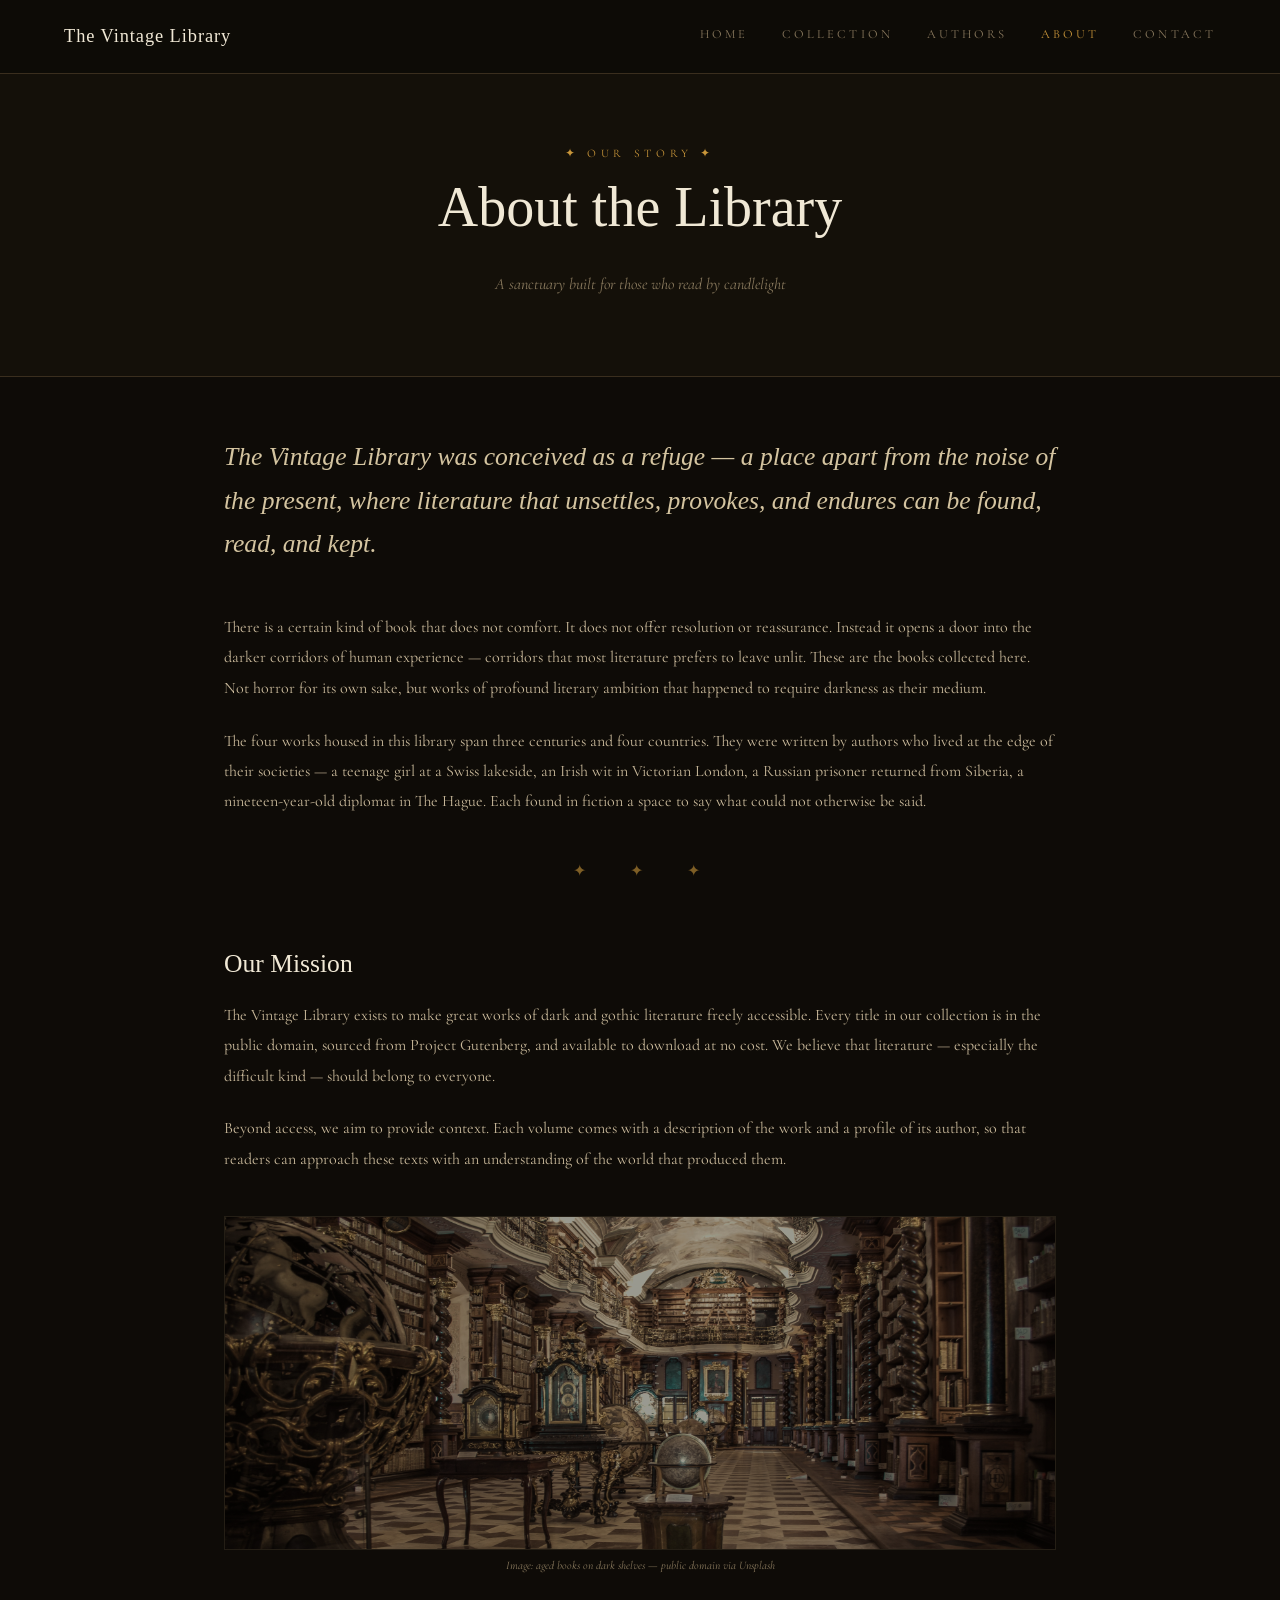
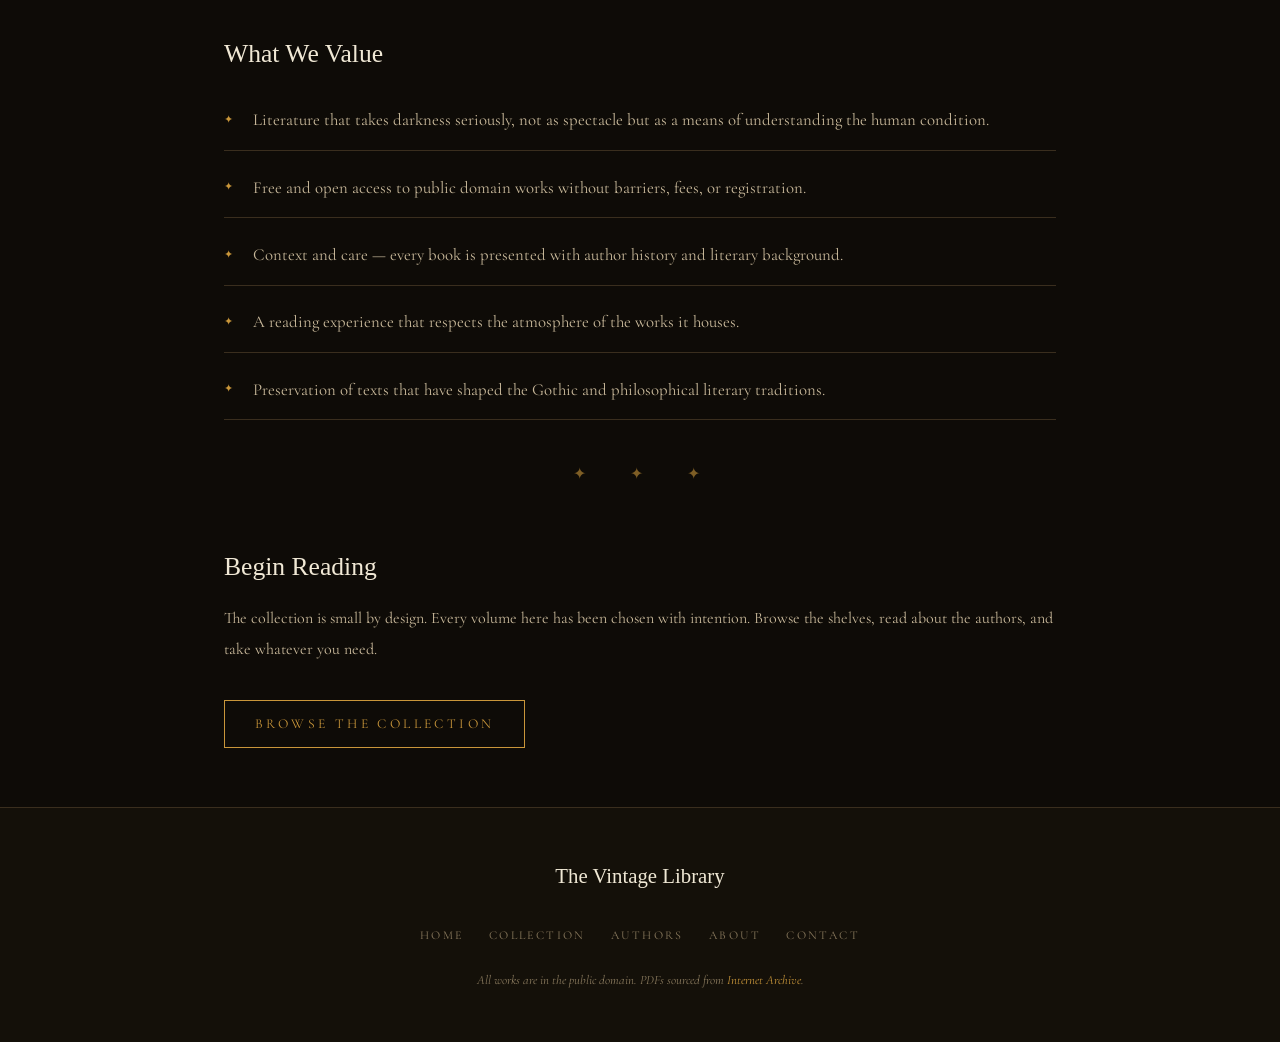
==== about.html @ e34af400 "Initial Commit" ====
<!doctype html>
<html lang="en">
  <head>
    <meta charset="UTF-8" />
    <meta name="viewport" content="width=device-width, initial-scale=1.0" />
    <title>The Vintage Library - About</title>
    <link rel="stylesheet" type="text/css" href="css/style.css" />
    <link rel="icon" href="images/favicon.png" />

    <!-- internal CSS -->
    <style>
      .about-lead {
        font-family: "IM Fell English", Georgia, serif;
        font-size: clamp(1.2rem, 2.5vw, 1.6rem);
        color: var(--parchment);
        font-style: italic;
        line-height: 1.7;
        margin-bottom: 1.8em;
      }

      .about-body {
        font-size: 1rem;
        line-height: 1.9;
        color: var(--text);
        margin-bottom: 1.4em;
      }

      .about-section-title {
        font-size: clamp(1.2rem, 2.5vw, 1.6rem);
        color: var(--cream);
        margin: 2.5em 0 0.8em;
      }

      .values-list {
        list-style: none;
        padding: 0;
        margin: 0 0 2em;
      }

      .values-list li {
        padding: 0.9em 0;
        border-bottom: 1px solid var(--border);
        color: var(--text);
        display: flex;
        gap: 1.2em;
        align-items: flex-start;
      }

      .values-list li::before {
        content: "\2726";
        color: var(--gold);
        font-size: 0.7rem;
        margin-top: 0.4em;
        flex-shrink: 0;
      }

      .about-cta {
        display: inline-block;
        margin-top: 1em;
        padding: 0.8em 2.2em;
        border: 1px solid var(--gold);
        color: var(--gold);
        font-family: "Cormorant Garamond", Georgia, serif;
        font-size: 0.85rem;
        letter-spacing: 0.25em;
        text-transform: uppercase;
        text-decoration: none;
        transition:
          background 0.3s,
          color 0.3s;
      }

      .about-cta:hover {
        background-color: var(--gold);
        color: var(--ink);
        text-decoration: none;
      }

      .about-image-block {
        margin: 2.5em 0;
      }
    </style>
  </head>
  <body>
    <!-- navigation -->
    <nav class="main-nav">
      <a href="index.html" class="nav-logo">The Vintage Library</a>
      <ul class="nav-links">
        <li><a href="index.html" class="nav-link">Home</a></li>
        <li><a href="collection.html" class="nav-link">Collection</a></li>
        <li><a href="authors.html" class="nav-link">Authors</a></li>
        <li><a href="about.html" class="nav-link active">About</a></li>
        <li><a href="contact.html" class="nav-link">Contact</a></li>
      </ul>
    </nav>

    <!-- hero front -->
    <div class="page-hero">
      <p class="page-hero-label">&#10022; Our Story &#10022;</p>
      <h1 class="page-hero-title">About the Library</h1>
      <p class="page-hero-subtitle">
        A sanctuary built for those who read by candlelight
      </p>
    </div>

    <div class="content-section">
      <p class="about-lead">
        The Vintage Library was conceived as a refuge &mdash; a place apart from
        the noise of the present, where literature that unsettles, provokes, and
        endures can be found, read, and kept.
      </p>

      <p class="about-body">
        There is a certain kind of book that does not comfort. It does not offer
        resolution or reassurance. Instead it opens a door into the darker
        corridors of human experience &mdash; corridors that most literature
        prefers to leave unlit. These are the books collected here. Not horror
        for its own sake, but works of profound literary ambition that happened
        to require darkness as their medium.
      </p>

      <p class="about-body">
        The four works housed in this library span three centuries and four
        countries. They were written by authors who lived at the edge of their
        societies &mdash; a teenage girl at a Swiss lakeside, an Irish wit in
        Victorian London, a Russian prisoner returned from Siberia, a
        nineteen-year-old diplomat in The Hague. Each found in fiction a space
        to say what could not otherwise be said.
      </p>

      <div class="ornament-divider">
        &#10022; &nbsp; &#10022; &nbsp; &#10022;
      </div>

      <h2 class="about-section-title">Our Mission</h2>

      <p class="about-body">
        The Vintage Library exists to make great works of dark and gothic
        literature freely accessible. Every title in our collection is in the
        public domain, sourced from Project Gutenberg, and available to download
        at no cost. We believe that literature &mdash; especially the difficult
        kind &mdash; should belong to everyone.
      </p>

      <p class="about-body">
        Beyond access, we aim to provide context. Each volume comes with a
        description of the work and a profile of its author, so that readers can
        approach these texts with an understanding of the world that produced
        them.
      </p>

      <!-- image with in-line css -->
      <div class="about-image-block">
        <img
          src="images/about.jpg"
          alt="Aged books stacked on a dark wooden shelf in candlelight"
          style="
            width: 100%;
            filter: sepia(0.4) brightness(0.6);
            border: 1px solid #3a2e1e;
          "
        />
        <p class="image-credit">
          Image: aged books on dark shelves &mdash; public domain via Unsplash
        </p>
      </div>

      <h2 class="about-section-title">What We Value</h2>

      <ul class="values-list">
        <li>
          Literature that takes darkness seriously, not as spectacle but as a
          means of understanding the human condition.
        </li>
        <li>
          Free and open access to public domain works without barriers, fees, or
          registration.
        </li>
        <li>
          Context and care &mdash; every book is presented with author history
          and literary background.
        </li>
        <li>
          A reading experience that respects the atmosphere of the works it
          houses.
        </li>
        <li>
          Preservation of texts that have shaped the Gothic and philosophical
          literary traditions.
        </li>
      </ul>

      <div class="ornament-divider">
        &#10022; &nbsp; &#10022; &nbsp; &#10022;
      </div>

      <h2 class="about-section-title">Begin Reading</h2>

      <p class="about-body">
        The collection is small by design. Every volume here has been chosen
        with intention. Browse the shelves, read about the authors, and take
        whatever you need.
      </p>

      <a href="collection.html" class="about-cta">Browse the Collection</a>
    </div>

    <!-- FOOTER -->
    <footer class="site-footer">
      <p class="footer-logo">The Vintage Library</p>
      <ul class="footer-nav">
        <li><a href="index.html">Home</a></li>
        <li><a href="collection.html">Collection</a></li>
        <li><a href="authors.html">Authors</a></li>
        <li><a href="about.html">About</a></li>
        <li><a href="contact.html">Contact</a></li>
      </ul>
      <p class="footer-note">
        All works are in the public domain. PDFs sourced from
        <a href="https://archive.org" target="_blank">Internet Archive</a>.
      </p>
    </footer>
  </body>
</html>
---- css/style.css ----
/* --- 1. Google Fonts Import --- */
@import url('https://fonts.googleapis.com/css2?family=IM+Fell+English:ital@0;1&family=Cormorant+Garamond:ital,wght@0,300;0,400;0,600;1,300;1,400&display=swap');

/* --- 2. CSS Variables --- */
:root {
  --ink:        #0e0b07;
  --dark:       #141009;
  --surface:    #1c1610;
  --surface2:   #231d14;
  --border:     #3a2e1e;
  --gold:       #c9963a;
  --gold-light: #e8b96a;
  --cream:      #f0e8d5;
  --parchment:  #d4c4a0;
  --muted:      #8a7a5e;
  --text:       #c8b89a;
}

/* --- Base --- */
* {
  margin: 0;
  padding: 0;
  box-sizing: border-box;
}

html {
  font-size: 100%;
}

body {
  background-color: var(--ink);
  color: var(--text);
  font-family: 'Cormorant Garamond', 'Palatino Linotype', Georgia, serif;
  font-size: 1.05rem;
  line-height: 1.75;
}

/* --- Typography --- */
h1, h2, h3, h4 {
  font-family: 'IM Fell English', 'Palatino Linotype', Georgia, serif;
  font-weight: normal;
  color: var(--cream);
  line-height: 1.2;
}

p {
  margin-bottom: 1.2em;
  color: var(--text);
}

a {
  color: var(--gold);
  text-decoration: none;
}

a:hover {
  color: var(--gold-light);
  text-decoration: underline;
}

img {
  max-width: 100%;
  height: auto;
  display: block;
}

ul, ol {
  padding-left: 1.6em;
  margin-bottom: 1.2em;
}

li {
  margin-bottom: 0.4em;
  color: var(--text);
}

/* ---  Navigation --- */
.main-nav {
  position: fixed;
  top: 0;
  left: 0;
  right: 0;
  z-index: 100;
  display: flex;
  align-items: center;
  justify-content: space-between;
  padding: 1.1em 5%;
  background-color: rgba(14, 11, 7, 0.92);
  border-bottom: 1px solid var(--border);
  backdrop-filter: blur(6px);
}

.nav-logo {
  font-family: 'IM Fell English', Georgia, serif;
  font-size: 1.15rem;
  color: var(--cream);
  text-decoration: none;
  letter-spacing: 0.05em;
}

.nav-logo:hover {
  color: var(--gold);
  text-decoration: none;
}

.nav-links {
  list-style: none;
  padding: 0;
  margin: 0;
  display: flex;
  gap: 2em;
}

.nav-link {
  font-size: 0.78rem;
  letter-spacing: 0.25em;
  text-transform: uppercase;
  color: var(--muted);
  text-decoration: none;
  transition: color 0.2s;
}

.nav-link:hover,
.nav-link.active {
  color: var(--gold);
  text-decoration: none;
}

/* --- 6. Footer --- */
.site-footer {
  background-color: var(--dark);
  border-top: 1px solid var(--border);
  padding: 3em 5%;
  text-align: center;
}

.footer-logo {
  font-family: 'IM Fell English', Georgia, serif;
  font-size: 1.3rem;
  color: var(--cream);
  margin-bottom: 1.2em;
}

.footer-nav {
  list-style: none;
  padding: 0;
  margin: 0 0 1.2em;
  display: flex;
  justify-content: center;
  flex-wrap: wrap;
  gap: 1.5em;
}

.footer-nav li {
  margin: 0;
}

.footer-nav a {
  font-size: 0.75rem;
  letter-spacing: 0.2em;
  text-transform: uppercase;
  color: var(--muted);
}

.footer-nav a:hover {
  color: var(--gold);
  text-decoration: none;
}

.footer-note {
  font-size: 0.8rem;
  color: var(--muted);
  margin: 0;
  font-style: italic;
}

.footer-note a {
  color: var(--gold);
}

/* --- 7. Page Hero (inner pages) --- */
.page-hero {
  padding: 8.5em 5% 3.5em;
  text-align: center;
  border-bottom: 1px solid var(--border);
  background-color: var(--dark);
}

.page-hero-label {
  font-size: 0.72rem;
  letter-spacing: 0.4em;
  text-transform: uppercase;
  color: var(--gold);
  margin-bottom: 1em;
}

.page-hero-title {
  font-family: 'IM Fell English', Georgia, serif;
  font-size: clamp(2rem, 5vw, 3.5rem);
  color: var(--cream);
  margin-bottom: 0.5em;
}

.page-hero-subtitle {
  font-style: italic;
  color: var(--muted);
  font-size: 1rem;
}

/* --- 8. Collection Grid --- */
.collection-grid {
  display: grid;
  grid-template-columns: repeat(auto-fill, minmax(14em, 1fr));
  gap: 2.5em;
  padding: 3.5em 5%;
  max-width: 90%;
  margin: 0 auto;
}

.collection-card {
  display: block;
  text-decoration: none;
  transition: transform 0.3s;
}

.collection-card:hover {
  transform: translateY(-0.5em);
  text-decoration: none;
}

.collection-card-cover {
  width: 100%;
  aspect-ratio: 2/3;
  object-fit: cover;
  border: 1px solid var(--border);
  filter: sepia(0.35) brightness(0.8);
  transition: filter 0.3s, border-color 0.3s;
}

.collection-card:hover .collection-card-cover {
  filter: sepia(0.1) brightness(1);
  border-color: var(--gold);
}

.collection-card-body {
  padding: 0.9em 0.15em 0;
}

.collection-card-title {
  font-family: 'IM Fell English', Georgia, serif;
  font-size: 1rem;
  color: var(--cream);
  margin-bottom: 0.25em;
}

.collection-card-author {
  font-size: 0.82rem;
  font-style: italic;
  color: var(--muted);
  margin: 0;
}

/* --- 9. Book Detail Page --- */
.book-detail {
  max-width: 90%;
  margin: 0 auto;
  padding: 5em 5%;
  display: flex;
  gap: 4em;
  align-items: flex-start;
}

.book-detail-cover {
  width: 100%;
  min-width: 12em;
  border: 1px solid var(--border);
  filter: sepia(0.2) brightness(0.9);
}

.book-detail-info {
  flex: auto;
}

.book-detail-title {
  font-size: clamp(1.8rem, 4vw, 2.8rem);
  color: var(--cream);
  margin-bottom: 0.3em;
}

.book-detail-author {
  font-size: 1.1rem;
  font-style: italic;
  color: var(--gold);
  margin-bottom: 0.25em;
}

.book-detail-year {
  font-size: 0.8rem;
  letter-spacing: 0.2em;
  text-transform: uppercase;
  color: var(--muted);
  margin-bottom: 2em;
}

.book-divider {
  width: 4em;
  height: 1px;
  background-color: var(--gold);
  margin-bottom: 2em;
}

.book-detail-description {
  font-size: 1rem;
  line-height: 1.85;
  color: var(--text);
  margin-bottom: 2em;
}

.download-btn {
  display: inline-block;
  padding: 0.8em 2.2em;
  background-color: transparent;
  border: 1px solid var(--gold);
  color: var(--gold);
  font-family: 'Cormorant Garamond', Georgia, serif;
  font-size: 0.85rem;
  letter-spacing: 0.25em;
  text-transform: uppercase;
  text-decoration: none;
  transition: background 0.3s, color 0.3s;
}

.download-btn:hover {
  background-color: var(--gold);
  color: var(--ink);
  text-decoration: none;
}

/* --- 10. Table Styles --- */
.table-wrapper {
  width: 100%;
  overflow-x: auto;
  padding: 0 5%;
  margin-bottom: 2em;
}

.styled-table {
  width: 100%;
  border-collapse: collapse;
  font-size: 0.95rem;
}

.styled-table th {
  font-family: 'IM Fell English', Georgia, serif;
  font-weight: normal;
  font-size: 0.75rem;
  letter-spacing: 0.25em;
  text-transform: uppercase;
  color: var(--gold);
  padding: 0.9em 1em;
  border-bottom: 1px solid var(--gold);
  text-align: left;
}

.styled-table td {
  padding: 0.9em 1em;
  border-bottom: 1px solid var(--border);
  color: var(--text);
  vertical-align: top;
}

.styled-table tr:hover td {
  background-color: var(--surface);
  color: var(--cream);
}

/* --- 11. Nested List Styles --- */
.nested-list {
  list-style: none;
  padding: 0;
}

.nested-list > li {
  margin-bottom: 1em;
  color: var(--cream);
  font-family: 'IM Fell English', Georgia, serif;
  font-size: 1rem;
}

.nested-list > li > ul {
  list-style: disc;
  padding-left: 1.6em;
  margin-top: 0.5em;
}

.nested-list > li > ul > li {
  font-family: 'Cormorant Garamond', Georgia, serif;
  font-size: 0.95rem;
  color: var(--text);
  margin-bottom: 0.25em;
}

/* --- 12. Form Styles --- */
.contact-form {
  max-width: 60%;
  margin: 0 auto;
  padding: 3.5em 5%;
}

.form-group {
  margin-bottom: 1.5em;
}

.form-label {
  display: block;
  font-size: 0.72rem;
  letter-spacing: 0.3em;
  text-transform: uppercase;
  color: var(--gold);
  margin-bottom: 0.5em;
}

.form-input,
.form-textarea,
.form-select {
  width: 100%;
  padding: 0.75em 1em;
  background-color: var(--surface);
  border: 1px solid var(--border);
  color: var(--cream);
  font-family: 'Cormorant Garamond', Georgia, serif;
  font-size: 1rem;
  outline: none;
  transition: border-color 0.2s;
}

.form-input:focus,
.form-textarea:focus,
.form-select:focus {
  border-color: var(--gold);
}

.form-textarea {
  min-height: 8.75em;
  resize: vertical;
}

.form-submit {
  padding: 0.8em 2.5em;
  background-color: transparent;
  border: 1px solid var(--gold);
  color: var(--gold);
  font-family: 'Cormorant Garamond', Georgia, serif;
  font-size: 0.85rem;
  letter-spacing: 0.25em;
  text-transform: uppercase;
  cursor: pointer;
  transition: background 0.3s, color 0.3s;
}

.form-submit:hover {
  background-color: var(--gold);
  color: var(--ink);
}

/* --- 13. General Content Section --- */
.content-section {
  max-width: 75%;
  margin: 0 auto;
  padding: 3.5em 5%;
}

.ornament-divider {
  text-align: center;
  color: var(--gold);
  font-size: 1rem;
  letter-spacing: 0.5em;
  margin: 2.5em 0;
  opacity: 0.6;
}

/* --- 14. Image Credits --- */
.image-credit {
  font-size: 0.72rem;
  color: var(--muted);
  font-style: italic;
  margin-top: 0.4em;
  text-align: center;
}

/* --- 15. Responsive --- */
@media (max-width: 48em) {
  .main-nav {
    flex-direction: column;
    gap: 0.75em;
    padding: 1em 5%;
  }

  .nav-links {
    gap: 1em;
    flex-wrap: wrap;
    justify-content: center;
  }

  .book-detail {
    flex-direction: column;
    padding: 3.5em 5%;
  }

  .book-detail-cover {
    width: 100%;
    min-width: unset;
    max-width: 60%;
    margin: 0 auto;
  }

  .collection-grid {
    padding: 2.5em 5%;
    gap: 1.5em;
  }

  .contact-form {
    max-width: 100%;
    padding: 2.5em 5%;
  }

  .content-section {
    max-width: 100%;
  }
}
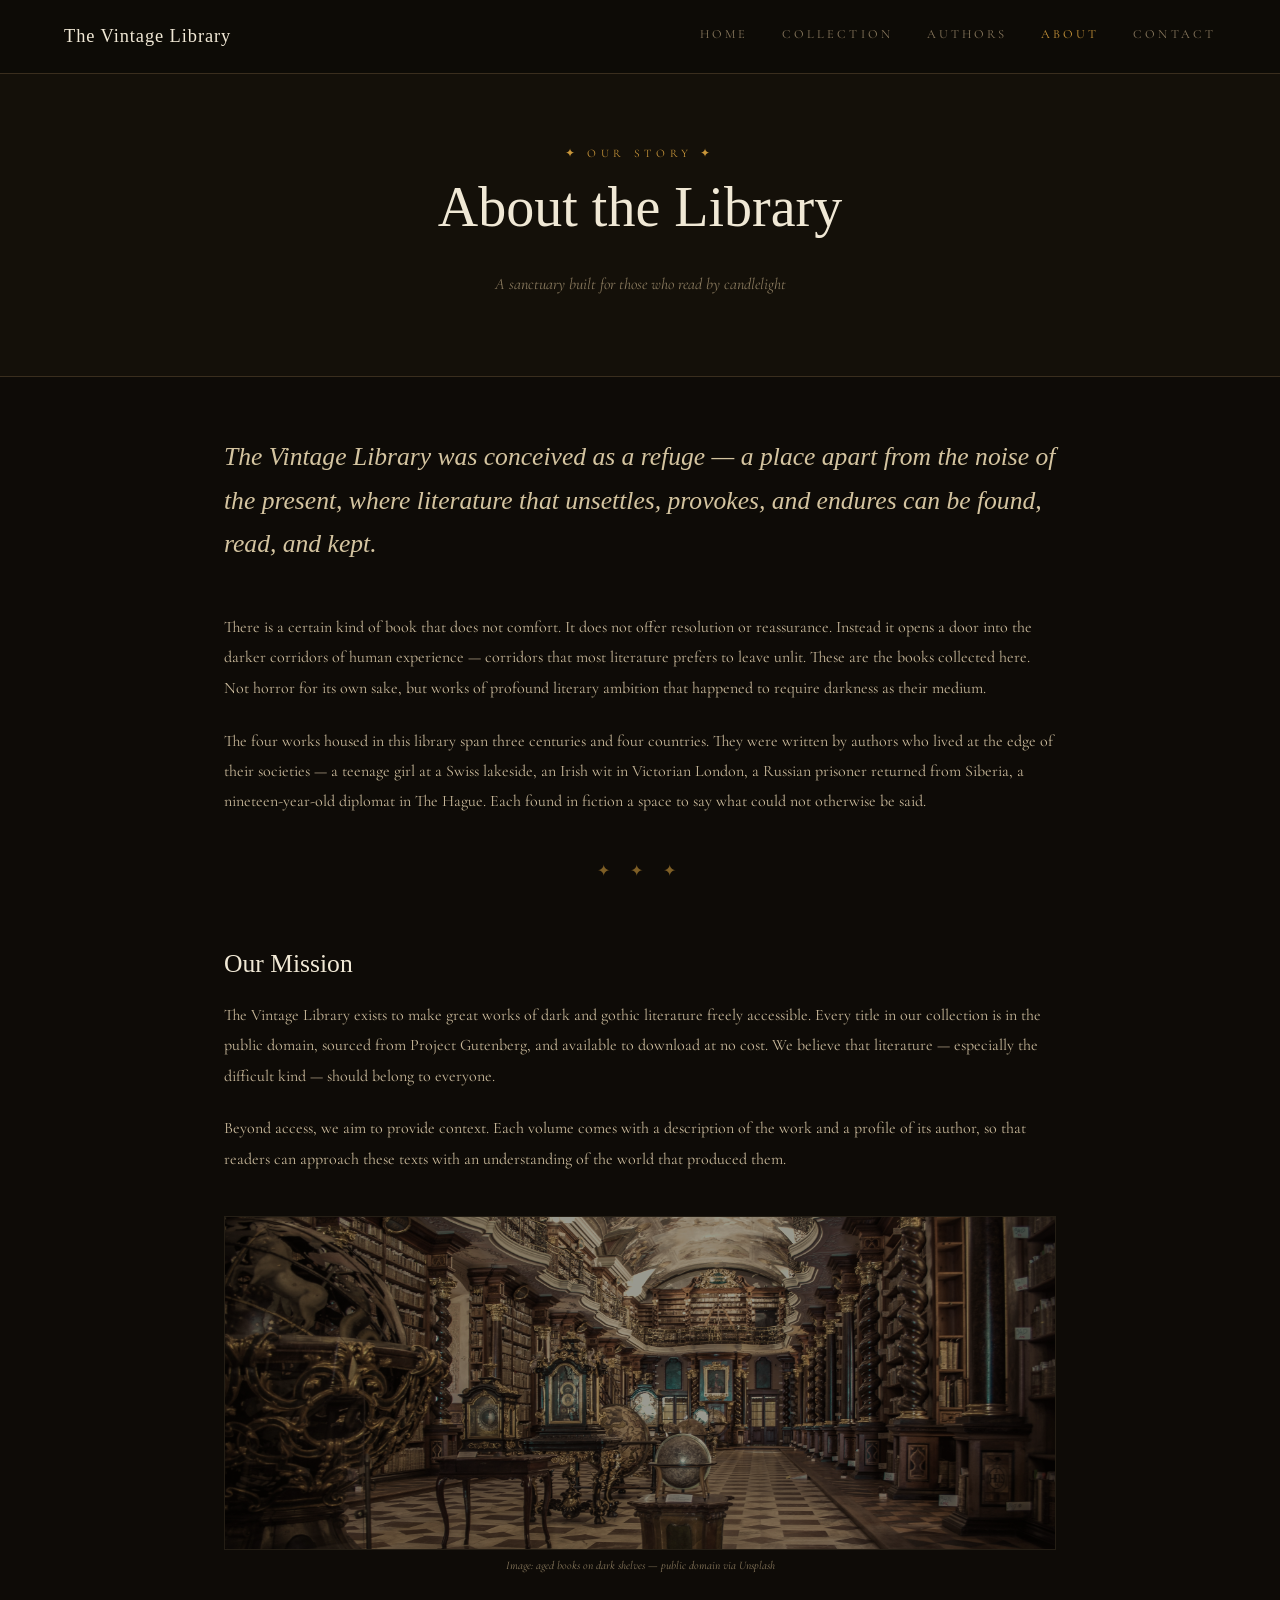
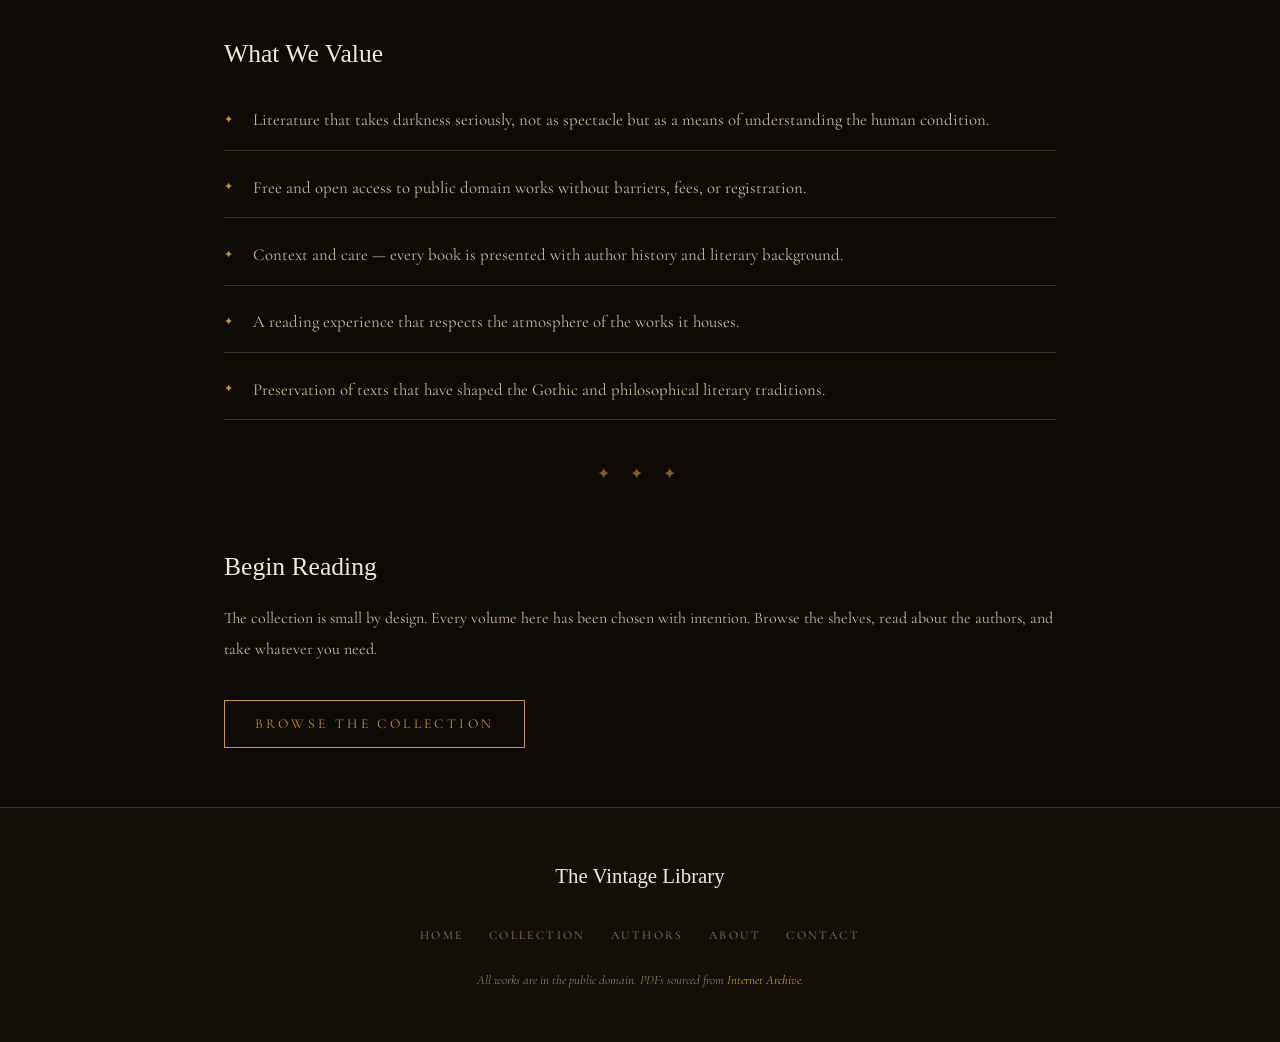
==== commit 39990747: "changed symbols & added: header, main, footer" ====
--- a/about.html
+++ b/about.html
@@ -12,7 +12,7 @@
       .about-lead {
         font-family: "IM Fell English", Georgia, serif;
         font-size: clamp(1.2rem, 2.5vw, 1.6rem);
-        color: var(--parchment);
+        color: #d4c4a0;
         font-style: italic;
         line-height: 1.7;
         margin-bottom: 1.8em;
@@ -21,13 +21,13 @@
       .about-body {
         font-size: 1rem;
         line-height: 1.9;
-        color: var(--text);
+        color: #c8b89a;
         margin-bottom: 1.4em;
       }
 
       .about-section-title {
         font-size: clamp(1.2rem, 2.5vw, 1.6rem);
-        color: var(--cream);
+        color: #f0e8d5;
         margin: 2.5em 0 0.8em;
       }
 
@@ -39,8 +39,8 @@
 
       .values-list li {
         padding: 0.9em 0;
-        border-bottom: 1px solid var(--border);
-        color: var(--text);
+        border-bottom: 1px solid #3a2e1e;
+        color: #c8b89a;
         display: flex;
         gap: 1.2em;
         align-items: flex-start;
@@ -48,7 +48,7 @@
 
       .values-list li::before {
         content: "\2726";
-        color: var(--gold);
+        color: #c9963a;
         font-size: 0.7rem;
         margin-top: 0.4em;
         flex-shrink: 0;
@@ -58,8 +58,8 @@
         display: inline-block;
         margin-top: 1em;
         padding: 0.8em 2.2em;
-        border: 1px solid var(--gold);
-        color: var(--gold);
+        border: 1px solid #c9963a;
+        color: #c9963a;
         font-family: "Cormorant Garamond", Georgia, serif;
         font-size: 0.85rem;
         letter-spacing: 0.25em;
@@ -71,8 +71,8 @@
       }
 
       .about-cta:hover {
-        background-color: var(--gold);
-        color: var(--ink);
+        background-color: #c9963a;
+        color: #0e0b07;
         text-decoration: none;
       }
 
@@ -82,129 +82,131 @@
     </style>
   </head>
   <body>
-    <!-- navigation -->
-    <nav class="main-nav">
-      <a href="index.html" class="nav-logo">The Vintage Library</a>
-      <ul class="nav-links">
-        <li><a href="index.html" class="nav-link">Home</a></li>
-        <li><a href="collection.html" class="nav-link">Collection</a></li>
-        <li><a href="authors.html" class="nav-link">Authors</a></li>
-        <li><a href="about.html" class="nav-link active">About</a></li>
-        <li><a href="contact.html" class="nav-link">Contact</a></li>
-      </ul>
-    </nav>
-
-    <!-- hero front -->
-    <div class="page-hero">
-      <p class="page-hero-label">&#10022; Our Story &#10022;</p>
-      <h1 class="page-hero-title">About the Library</h1>
-      <p class="page-hero-subtitle">
-        A sanctuary built for those who read by candlelight
-      </p>
-    </div>
-
-    <div class="content-section">
-      <p class="about-lead">
-        The Vintage Library was conceived as a refuge &mdash; a place apart from
-        the noise of the present, where literature that unsettles, provokes, and
-        endures can be found, read, and kept.
-      </p>
-
-      <p class="about-body">
-        There is a certain kind of book that does not comfort. It does not offer
-        resolution or reassurance. Instead it opens a door into the darker
-        corridors of human experience &mdash; corridors that most literature
-        prefers to leave unlit. These are the books collected here. Not horror
-        for its own sake, but works of profound literary ambition that happened
-        to require darkness as their medium.
-      </p>
-
-      <p class="about-body">
-        The four works housed in this library span three centuries and four
-        countries. They were written by authors who lived at the edge of their
-        societies &mdash; a teenage girl at a Swiss lakeside, an Irish wit in
-        Victorian London, a Russian prisoner returned from Siberia, a
-        nineteen-year-old diplomat in The Hague. Each found in fiction a space
-        to say what could not otherwise be said.
-      </p>
-
-      <div class="ornament-divider">
-        &#10022; &nbsp; &#10022; &nbsp; &#10022;
+    <header>
+      <!-- navigation -->
+      <nav class="main-nav">
+        <a href="index.html" class="nav-logo">The Vintage Library</a>
+        <ul class="nav-links">
+          <li><a href="index.html" class="nav-link">Home</a></li>
+          <li><a href="collection.html" class="nav-link">Collection</a></li>
+          <li><a href="authors.html" class="nav-link">Authors</a></li>
+          <li><a href="about.html" class="nav-link active">About</a></li>
+          <li><a href="contact.html" class="nav-link">Contact</a></li>
+        </ul>
+      </nav>
+    </header>
+    <main>
+      <!-- intro front -->
+      <div class="page-intro">
+        <p class="page-intro-label">✦ Our Story ✦</p>
+        <h1 class="page-intro-title">About the Library</h1>
+        <p class="page-intro-subtitle">
+          A sanctuary built for those who read by candlelight
+        </p>
       </div>
 
-      <h2 class="about-section-title">Our Mission</h2>
-
-      <p class="about-body">
-        The Vintage Library exists to make great works of dark and gothic
-        literature freely accessible. Every title in our collection is in the
-        public domain, sourced from Project Gutenberg, and available to download
-        at no cost. We believe that literature &mdash; especially the difficult
-        kind &mdash; should belong to everyone.
-      </p>
-
-      <p class="about-body">
-        Beyond access, we aim to provide context. Each volume comes with a
-        description of the work and a profile of its author, so that readers can
-        approach these texts with an understanding of the world that produced
-        them.
-      </p>
-
-      <!-- image with in-line css -->
-      <div class="about-image-block">
-        <img
-          src="images/about.jpg"
-          alt="Aged books stacked on a dark wooden shelf in candlelight"
-          style="
-            width: 100%;
-            filter: sepia(0.4) brightness(0.6);
-            border: 1px solid #3a2e1e;
-          "
-        />
-        <p class="image-credit">
-          Image: aged books on dark shelves &mdash; public domain via Unsplash
-        </p>
+      <div class="content-section">
+        <p class="about-lead">
+          The Vintage Library was conceived as a refuge — a place apart from
+          the noise of the present, where literature that unsettles, provokes, and
+          endures can be found, read, and kept.
+        </p>
+
+        <p class="about-body">
+          There is a certain kind of book that does not comfort. It does not offer
+          resolution or reassurance. Instead it opens a door into the darker
+          corridors of human experience — corridors that most literature
+          prefers to leave unlit. These are the books collected here. Not horror
+          for its own sake, but works of profound literary ambition that happened
+          to require darkness as their medium.
+        </p>
+
+        <p class="about-body">
+          The four works housed in this library span three centuries and four
+          countries. They were written by authors who lived at the edge of their
+          societies — a teenage girl at a Swiss lakeside, an Irish wit in
+          Victorian London, a Russian prisoner returned from Siberia, a
+          nineteen-year-old diplomat in The Hague. Each found in fiction a space
+          to say what could not otherwise be said.
+        </p>
+
+        <div class="ornament-divider">
+          ✦   ✦   ✦
+        </div>
+
+        <h2 class="about-section-title">Our Mission</h2>
+
+        <p class="about-body">
+          The Vintage Library exists to make great works of dark and gothic
+          literature freely accessible. Every title in our collection is in the
+          public domain, sourced from Project Gutenberg, and available to download
+          at no cost. We believe that literature — especially the difficult
+          kind — should belong to everyone.
+        </p>
+
+        <p class="about-body">
+          Beyond access, we aim to provide context. Each volume comes with a
+          description of the work and a profile of its author, so that readers can
+          approach these texts with an understanding of the world that produced
+          them.
+        </p>
+
+        <!-- image with in-line css -->
+        <div class="about-image-block">
+          <img
+            src="images/about.jpg"
+            alt="Aged books stacked on a dark wooden shelf in candlelight"
+            style="
+              width: 100%;
+              filter: sepia(0.4) brightness(0.6);
+              border: 1px solid #3a2e1e;
+            "
+          />
+          <p class="image-credit">
+            Image: aged books on dark shelves — public domain via Unsplash
+          </p>
+        </div>
+
+        <h2 class="about-section-title">What We Value</h2>
+
+        <ul class="values-list">
+          <li>
+            Literature that takes darkness seriously, not as spectacle but as a
+            means of understanding the human condition.
+          </li>
+          <li>
+            Free and open access to public domain works without barriers, fees, or
+            registration.
+          </li>
+          <li>
+            Context and care — every book is presented with author history
+            and literary background.
+          </li>
+          <li>
+            A reading experience that respects the atmosphere of the works it
+            houses.
+          </li>
+          <li>
+            Preservation of texts that have shaped the Gothic and philosophical
+            literary traditions.
+          </li>
+        </ul>
+
+        <div class="ornament-divider">
+          ✦   ✦   ✦
+        </div>
+
+        <h2 class="about-section-title">Begin Reading</h2>
+
+        <p class="about-body">
+          The collection is small by design. Every volume here has been chosen
+          with intention. Browse the shelves, read about the authors, and take
+          whatever you need.
+        </p>
+
+        <a href="collection.html" class="about-cta">Browse the Collection</a>
       </div>
-
-      <h2 class="about-section-title">What We Value</h2>
-
-      <ul class="values-list">
-        <li>
-          Literature that takes darkness seriously, not as spectacle but as a
-          means of understanding the human condition.
-        </li>
-        <li>
-          Free and open access to public domain works without barriers, fees, or
-          registration.
-        </li>
-        <li>
-          Context and care &mdash; every book is presented with author history
-          and literary background.
-        </li>
-        <li>
-          A reading experience that respects the atmosphere of the works it
-          houses.
-        </li>
-        <li>
-          Preservation of texts that have shaped the Gothic and philosophical
-          literary traditions.
-        </li>
-      </ul>
-
-      <div class="ornament-divider">
-        &#10022; &nbsp; &#10022; &nbsp; &#10022;
-      </div>
-
-      <h2 class="about-section-title">Begin Reading</h2>
-
-      <p class="about-body">
-        The collection is small by design. Every volume here has been chosen
-        with intention. Browse the shelves, read about the authors, and take
-        whatever you need.
-      </p>
-
-      <a href="collection.html" class="about-cta">Browse the Collection</a>
-    </div>
-
+    </main>
     <!-- FOOTER -->
     <footer class="site-footer">
       <p class="footer-logo">The Vintage Library</p>
--- a/css/style.css
+++ b/css/style.css
@@ -1,20 +1,5 @@
 /* --- 1. Google Fonts Import --- */
 @import url('https://fonts.googleapis.com/css2?family=IM+Fell+English:ital@0;1&family=Cormorant+Garamond:ital,wght@0,300;0,400;0,600;1,300;1,400&display=swap');
-
-/* --- 2. CSS Variables --- */
-:root {
-  --ink:        #0e0b07;
-  --dark:       #141009;
-  --surface:    #1c1610;
-  --surface2:   #231d14;
-  --border:     #3a2e1e;
-  --gold:       #c9963a;
-  --gold-light: #e8b96a;
-  --cream:      #f0e8d5;
-  --parchment:  #d4c4a0;
-  --muted:      #8a7a5e;
-  --text:       #c8b89a;
-}
 
 /* --- Base --- */
 * {
@@ -28,8 +13,8 @@
 }
 
 body {
-  background-color: var(--ink);
-  color: var(--text);
+  background-color: #0e0b07;
+  color: #c8b89a;
   font-family: 'Cormorant Garamond', 'Palatino Linotype', Georgia, serif;
   font-size: 1.05rem;
   line-height: 1.75;
@@ -39,22 +24,22 @@
 h1, h2, h3, h4 {
   font-family: 'IM Fell English', 'Palatino Linotype', Georgia, serif;
   font-weight: normal;
-  color: var(--cream);
+  color: #f0e8d5;
   line-height: 1.2;
 }
 
 p {
   margin-bottom: 1.2em;
-  color: var(--text);
+  color: #c8b89a;
 }
 
 a {
-  color: var(--gold);
+  color: #c9963a;
   text-decoration: none;
 }
 
 a:hover {
-  color: var(--gold-light);
+  color: #e8b96a;
   text-decoration: underline;
 }
 
@@ -71,7 +56,7 @@
 
 li {
   margin-bottom: 0.4em;
-  color: var(--text);
+  color: #c8b89a;
 }
 
 /* ---  Navigation --- */
@@ -86,20 +71,20 @@
   justify-content: space-between;
   padding: 1.1em 5%;
   background-color: rgba(14, 11, 7, 0.92);
-  border-bottom: 1px solid var(--border);
+  border-bottom: 1px solid #3a2e1e;
   backdrop-filter: blur(6px);
 }
 
 .nav-logo {
   font-family: 'IM Fell English', Georgia, serif;
   font-size: 1.15rem;
-  color: var(--cream);
+  color: #f0e8d5;
   text-decoration: none;
   letter-spacing: 0.05em;
 }
 
 .nav-logo:hover {
-  color: var(--gold);
+  color: #c9963a;
   text-decoration: none;
 }
 
@@ -115,21 +100,21 @@
   font-size: 0.78rem;
   letter-spacing: 0.25em;
   text-transform: uppercase;
-  color: var(--muted);
+  color: #8a7a5e;
   text-decoration: none;
   transition: color 0.2s;
 }
 
 .nav-link:hover,
 .nav-link.active {
-  color: var(--gold);
+  color: #c9963a;
   text-decoration: none;
 }
 
 /* --- 6. Footer --- */
 .site-footer {
-  background-color: var(--dark);
-  border-top: 1px solid var(--border);
+  background-color: #141009;
+  border-top: 1px solid #3a2e1e;
   padding: 3em 5%;
   text-align: center;
 }
@@ -137,7 +122,7 @@
 .footer-logo {
   font-family: 'IM Fell English', Georgia, serif;
   font-size: 1.3rem;
-  color: var(--cream);
+  color: #f0e8d5;
   margin-bottom: 1.2em;
 }
 
@@ -159,51 +144,51 @@
   font-size: 0.75rem;
   letter-spacing: 0.2em;
   text-transform: uppercase;
-  color: var(--muted);
+  color: #8a7a5e;
 }
 
 .footer-nav a:hover {
-  color: var(--gold);
+  color: #c9963a;
   text-decoration: none;
 }
 
 .footer-note {
   font-size: 0.8rem;
-  color: var(--muted);
+  color: #8a7a5e;
   margin: 0;
   font-style: italic;
 }
 
 .footer-note a {
-  color: var(--gold);
-}
-
-/* --- 7. Page Hero (inner pages) --- */
-.page-hero {
+  color: #c9963a;
+}
+
+/* --- 7. Page Intro (inner pages) --- */
+.page-intro {
   padding: 8.5em 5% 3.5em;
   text-align: center;
-  border-bottom: 1px solid var(--border);
-  background-color: var(--dark);
-}
-
-.page-hero-label {
+  border-bottom: 1px solid #3a2e1e;
+  background-color: #141009;
+}
+
+.page-intro-label {
   font-size: 0.72rem;
   letter-spacing: 0.4em;
   text-transform: uppercase;
-  color: var(--gold);
+  color: #c9963a;
   margin-bottom: 1em;
 }
 
-.page-hero-title {
+.page-intro-title {
   font-family: 'IM Fell English', Georgia, serif;
   font-size: clamp(2rem, 5vw, 3.5rem);
-  color: var(--cream);
+  color: #f0e8d5;
   margin-bottom: 0.5em;
 }
 
-.page-hero-subtitle {
+.page-intro-subtitle {
   font-style: italic;
-  color: var(--muted);
+  color: #8a7a5e;
   font-size: 1rem;
 }
 
@@ -232,14 +217,14 @@
   width: 100%;
   aspect-ratio: 2/3;
   object-fit: cover;
-  border: 1px solid var(--border);
+  border: 1px solid #3a2e1e;
   filter: sepia(0.35) brightness(0.8);
   transition: filter 0.3s, border-color 0.3s;
 }
 
 .collection-card:hover .collection-card-cover {
   filter: sepia(0.1) brightness(1);
-  border-color: var(--gold);
+  border-color: #c9963a;
 }
 
 .collection-card-body {
@@ -249,14 +234,14 @@
 .collection-card-title {
   font-family: 'IM Fell English', Georgia, serif;
   font-size: 1rem;
-  color: var(--cream);
+  color: #f0e8d5;
   margin-bottom: 0.25em;
 }
 
 .collection-card-author {
   font-size: 0.82rem;
   font-style: italic;
-  color: var(--muted);
+  color: #8a7a5e;
   margin: 0;
 }
 
@@ -273,7 +258,7 @@
 .book-detail-cover {
   width: 100%;
   min-width: 12em;
-  border: 1px solid var(--border);
+  border: 1px solid #3a2e1e;
   filter: sepia(0.2) brightness(0.9);
 }
 
@@ -283,14 +268,14 @@
 
 .book-detail-title {
   font-size: clamp(1.8rem, 4vw, 2.8rem);
-  color: var(--cream);
+  color: #f0e8d5;
   margin-bottom: 0.3em;
 }
 
 .book-detail-author {
   font-size: 1.1rem;
   font-style: italic;
-  color: var(--gold);
+  color: #c9963a;
   margin-bottom: 0.25em;
 }
 
@@ -298,21 +283,21 @@
   font-size: 0.8rem;
   letter-spacing: 0.2em;
   text-transform: uppercase;
-  color: var(--muted);
+  color: #8a7a5e;
   margin-bottom: 2em;
 }
 
 .book-divider {
   width: 4em;
   height: 1px;
-  background-color: var(--gold);
+  background-color: #c9963a;
   margin-bottom: 2em;
 }
 
 .book-detail-description {
   font-size: 1rem;
   line-height: 1.85;
-  color: var(--text);
+  color: #c8b89a;
   margin-bottom: 2em;
 }
 
@@ -320,8 +305,8 @@
   display: inline-block;
   padding: 0.8em 2.2em;
   background-color: transparent;
-  border: 1px solid var(--gold);
-  color: var(--gold);
+  border: 1px solid #c9963a;
+  color: #c9963a;
   font-family: 'Cormorant Garamond', Georgia, serif;
   font-size: 0.85rem;
   letter-spacing: 0.25em;
@@ -331,8 +316,8 @@
 }
 
 .download-btn:hover {
-  background-color: var(--gold);
-  color: var(--ink);
+  background-color: #c9963a;
+  color: #0e0b07;
   text-decoration: none;
 }
 
@@ -356,22 +341,22 @@
   font-size: 0.75rem;
   letter-spacing: 0.25em;
   text-transform: uppercase;
-  color: var(--gold);
+  color: #c9963a;
   padding: 0.9em 1em;
-  border-bottom: 1px solid var(--gold);
+  border-bottom: 1px solid #c9963a;
   text-align: left;
 }
 
 .styled-table td {
   padding: 0.9em 1em;
-  border-bottom: 1px solid var(--border);
-  color: var(--text);
+  border-bottom: 1px solid #3a2e1e;
+  color: #c8b89a;
   vertical-align: top;
 }
 
 .styled-table tr:hover td {
-  background-color: var(--surface);
-  color: var(--cream);
+  background-color: #1c1610;
+  color: #f0e8d5;
 }
 
 /* --- 11. Nested List Styles --- */
@@ -382,7 +367,7 @@
 
 .nested-list > li {
   margin-bottom: 1em;
-  color: var(--cream);
+  color: #f0e8d5;
   font-family: 'IM Fell English', Georgia, serif;
   font-size: 1rem;
 }
@@ -396,7 +381,7 @@
 .nested-list > li > ul > li {
   font-family: 'Cormorant Garamond', Georgia, serif;
   font-size: 0.95rem;
-  color: var(--text);
+  color: #c8b89a;
   margin-bottom: 0.25em;
 }
 
@@ -416,7 +401,7 @@
   font-size: 0.72rem;
   letter-spacing: 0.3em;
   text-transform: uppercase;
-  color: var(--gold);
+  color: #c9963a;
   margin-bottom: 0.5em;
 }
 
@@ -425,9 +410,9 @@
 .form-select {
   width: 100%;
   padding: 0.75em 1em;
-  background-color: var(--surface);
-  border: 1px solid var(--border);
-  color: var(--cream);
+  background-color: #1c1610;
+  border: 1px solid #3a2e1e;
+  color: #f0e8d5;
   font-family: 'Cormorant Garamond', Georgia, serif;
   font-size: 1rem;
   outline: none;
@@ -437,7 +422,7 @@
 .form-input:focus,
 .form-textarea:focus,
 .form-select:focus {
-  border-color: var(--gold);
+  border-color: #c9963a;
 }
 
 .form-textarea {
@@ -448,8 +433,8 @@
 .form-submit {
   padding: 0.8em 2.5em;
   background-color: transparent;
-  border: 1px solid var(--gold);
-  color: var(--gold);
+  border: 1px solid #c9963a;
+  color: #c9963a;
   font-family: 'Cormorant Garamond', Georgia, serif;
   font-size: 0.85rem;
   letter-spacing: 0.25em;
@@ -459,8 +444,8 @@
 }
 
 .form-submit:hover {
-  background-color: var(--gold);
-  color: var(--ink);
+  background-color: #c9963a;
+  color: #0e0b07;
 }
 
 /* --- 13. General Content Section --- */
@@ -472,7 +457,7 @@
 
 .ornament-divider {
   text-align: center;
-  color: var(--gold);
+  color: #c9963a;
   font-size: 1rem;
   letter-spacing: 0.5em;
   margin: 2.5em 0;
@@ -482,7 +467,7 @@
 /* --- 14. Image Credits --- */
 .image-credit {
   font-size: 0.72rem;
-  color: var(--muted);
+  color: #8a7a5e;
   font-style: italic;
   margin-top: 0.4em;
   text-align: center;
